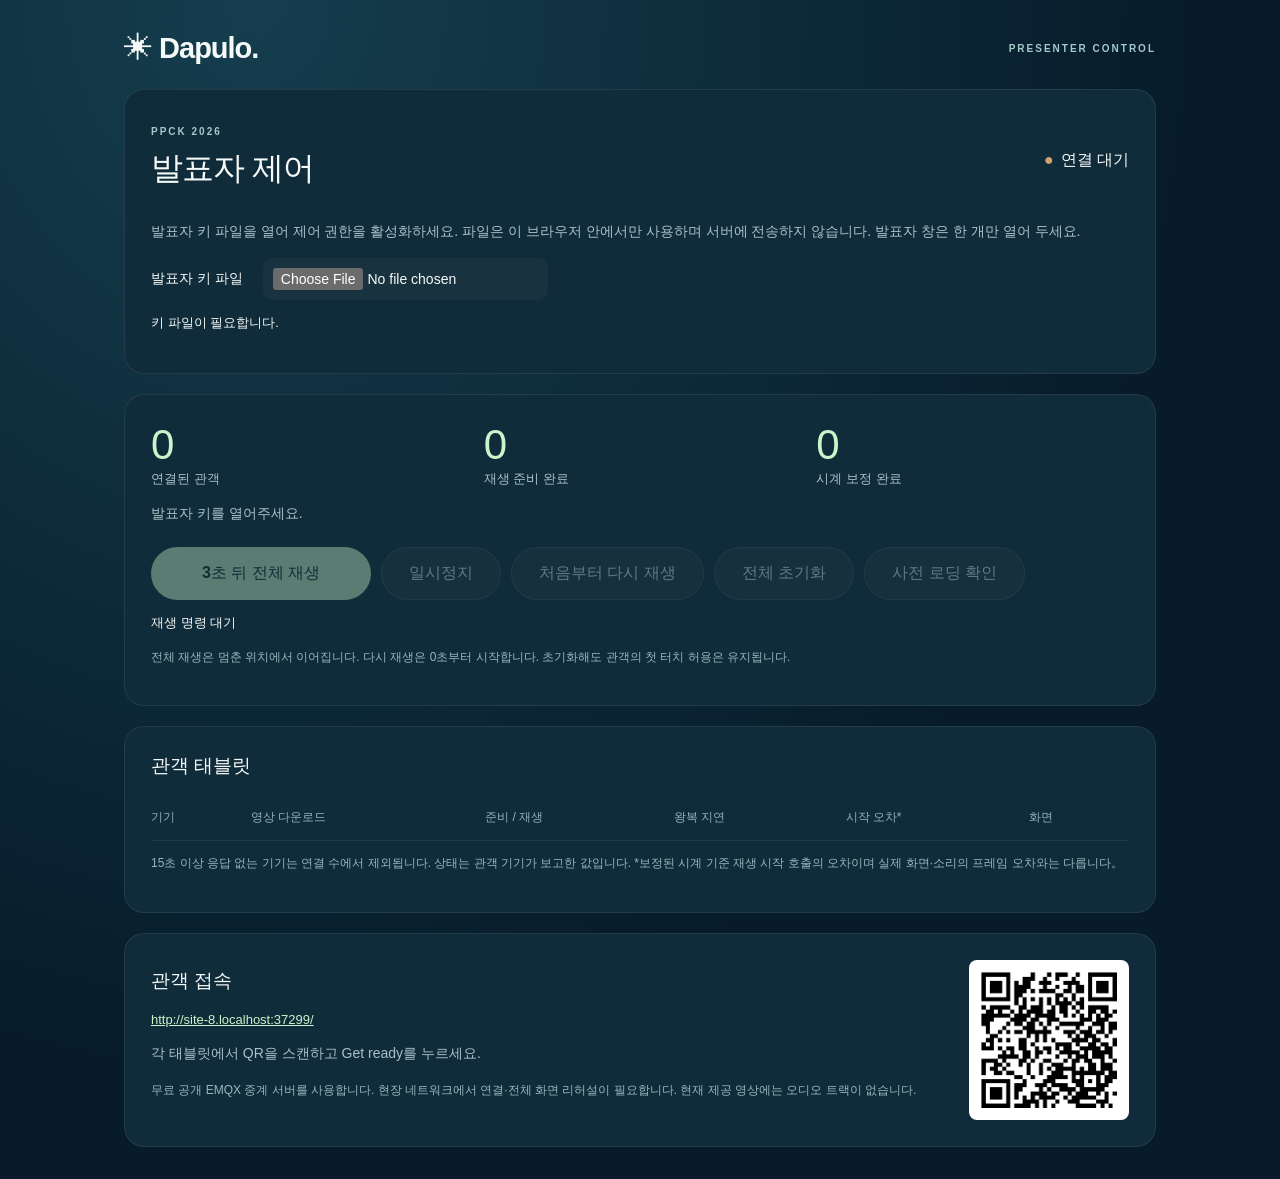
==== admin.html @ 1786f1eb "Complete secure synchronized PPCK tablet demo with full video preload" ====
<!doctype html>
<html lang="ko"><head><meta charset="utf-8"><meta name="viewport" content="width=device-width,initial-scale=1"><meta name="robots" content="noindex,nofollow"><title>Dapulo · 발표자 제어</title><link rel="stylesheet" href="./style.css"></head><body><main class="admin"><header><a class="brand" href="./">✳ Dapulo.</a><span class="eyebrow">PRESENTER CONTROL</span></header>
<section class="panel"><div class="section-head"><div><p class="eyebrow">PPCK 2026</p><h1>발표자 제어</h1></div><span id="conn" class="connection" role="status">연결 대기</span></div><p class="muted">발표자 키 파일을 열어 제어 권한을 활성화하세요. 파일은 이 브라우저 안에서만 사용하며 서버에 전송하지 않습니다. 발표자 창은 한 개만 열어 두세요.</p><label class="file-label">발표자 키 파일 <input type="file" id="key" accept=".json,application/json"></label><p id="key-status" role="status">키 파일이 필요합니다.</p></section>
<section class="panel"><div class="metrics"><div><strong id="connected-count">0</strong><span>연결된 관객</span></div><div><strong id="ready-count">0</strong><span>재생 준비 완료</span></div><div><strong id="synced-count">0</strong><span>시계 보정 완료</span></div></div><p id="readiness" class="muted">키를 열면 관객 상태를 확인합니다.</p><div class="controls"><button id="play" disabled>3초 뒤 전체 재생</button><button id="pause" class="secondary" disabled>일시정지</button><button id="restart" class="secondary" disabled>처음부터 다시 재생</button><button id="reset" class="secondary" disabled>전체 초기화</button><button id="preload" class="secondary" disabled>사전 로딩 확인</button></div><p id="sent" role="status">재생 명령 대기</p><p class="small">전체 재생은 멈춘 위치에서 이어집니다. 다시 재생은 0초부터 시작합니다. 초기화해도 관객의 첫 터치 허용은 유지됩니다.</p></section>
<section class="panel"><h2>관객 태블릿</h2><div class="table-scroll"><table><thead><tr><th>기기</th><th>영상 다운로드</th><th>준비 / 재생</th><th>왕복 지연</th><th>시작 오차*</th><th>화면</th></tr></thead><tbody id="devices"></tbody></table></div><p class="small">15초 이상 응답 없는 기기는 연결 수에서 제외됩니다. 상태는 관객 기기가 보고한 값입니다. *보정된 시계 기준 재생 시작 호출의 오차이며 실제 화면·소리의 프레임 오차와는 다릅니다。</p></section>
<section class="panel share"><div><h2>관객 접속</h2><a id="audience-link" href="./"></a><p class="muted">각 태블릿에서 QR을 스캔하고 Get ready를 누르세요.</p><p class="small">무료 공개 EMQX 중계 서버를 사용합니다. 현장 네트워크에서 연결·전체 화면 리허설이 필요합니다. 현재 제공 영상에는 오디오 트랙이 없습니다.</p></div><img src="./audience-qr.png" width="160" height="160" alt="관객 페이지 QR 코드"></section></main><script src="./vendor/mqtt.min.js"></script><script type="module" src="./presenter.mjs"></script></body></html>
---- style.css ----
:root{color-scheme:dark;font-family:Inter,-apple-system,BlinkMacSystemFont,"Segoe UI",sans-serif;background:#071b2a;color:#f5f9f8;font-synthesis:none}*{box-sizing:border-box}body{margin:0;min-height:100svh;background:radial-gradient(ellipse at 20% 0%,#153e4e 0%,#071b2a 65%)}a{color:inherit}button,input{font:inherit}button{border:0;border-radius:50px;background:#c8f5c9;color:#123333;padding:15px 27px;font-weight:650;cursor:pointer;min-height:48px}button:hover{filter:brightness(1.08)}button:disabled{opacity:.4;cursor:wait}button:focus-visible,a:focus-visible,input:focus-visible{outline:3px solid #fff;outline-offset:5px}[hidden]{display:none!important}.audience{width:min(1320px,100%);margin:auto;padding:28px 40px 18px}header{display:flex;align-items:center;justify-content:space-between;gap:20px;margin-bottom:24px}.brand{font-size:29px;font-weight:750;text-decoration:none;letter-spacing:-1px;display:flex;align-items:center;gap:8px}.brand-dot{margin-left:-8px;color:#c8f5c9}.brand-icon{color:#c8f5c9;font-size:39px}.eyebrow{font-size:10px;letter-spacing:2px;font-weight:600;color:#a3c9cb}.screen{position:relative;aspect-ratio:16/9;background:#02090d;overflow:hidden;border-radius:16px;border:1px solid #ffffff18;box-shadow:0 32px 80px #0003}video{display:block;width:100%;height:100%;object-fit:contain;background:#000}.cover{position:absolute;inset:0;display:grid;place-items:center;text-align:center;padding:20px;background:radial-gradient(ellipse at 50% 110%,#27595e 0%,#102f3c 50%,#0b2232 100%)}.cover:before,.cover:after{content:"";position:absolute;border:1px solid #c8f5c910;width:80%;height:60%;border-radius:50%;bottom:-40%;pointer-events:none;transform:rotate(-8deg)}.cover:after{width:110%;height:85%;bottom:-55%;transform:rotate(8deg)}.cover-inner{position:relative;z-index:1;width:min(500px,100%)}.ocean-mark{font-size:48px;color:#c8f5c9;line-height:1;margin-bottom:15px}h1{font-size:clamp(28px,4.3vw,62px);font-weight:450;letter-spacing:-2px;line-height:1.06;margin:15px 0 20px}#message{font-size:clamp(13px,1.5vw,17px);color:#bdd2d5;line-height:1.5;margin:14px 0}progress{height:4px;width:160px;accent-color:#c8f5c9;border:0}.small{font-size:12px;color:#96b7bf;line-height:1.7}#count{font-size:48px;font-variant-numeric:tabular-nums;color:#c8f5c9;min-height:0}footer{display:flex;flex-wrap:wrap;align-items:center;gap:18px;margin-top:16px;font-size:12px;color:#a3c1c9}footer #status{margin-right:auto}.connection:before{content:"●";color:#d1a36d;margin-right:7px}.connection.online:before{color:#c8f5c9}.text-button{background:transparent;border:1px solid #ffffff25;color:#c3d6dc;padding:7px 15px;min-height:36px;font-size:12px}.audience-note{font-size:11px;color:#7d9fa8;margin-top:14px;line-height:1.5}#device{float:right}.secondary{background:#ffffff10;color:#dcebea;border:1px solid #ffffff20}.screen:fullscreen{border:0;border-radius:0;width:100vw;height:100vh;aspect-ratio:auto}.screen:-webkit-full-screen{width:100vw;height:100vh}.admin{width:min(1080px,100%);margin:auto;padding:32px 24px}.admin h1{font-size:32px;letter-spacing:-1px}.admin h2{font-size:19px;font-weight:550;margin:0 0 16px}.panel{background:#102b39;border:1px solid #ffffff14;border-radius:20px;padding:26px;margin-top:20px}.section-head{display:flex;align-items:center;justify-content:space-between;gap:16px}.muted{color:#a8c2c9;font-size:14px;line-height:1.7}.file-label{display:flex;flex-wrap:wrap;align-items:center;gap:20px;font-size:14px}.file-label input{max-width:100%;padding:10px;background:#ffffff08;border-radius:10px}.metrics{display:grid;grid-template-columns:repeat(3,1fr);gap:20px}.metrics strong{font-size:42px;font-weight:450;display:block;color:#c8f5c9}.metrics span{font-size:13px;color:#a8c2c9}.controls{display:flex;flex-wrap:wrap;gap:10px;margin-top:22px}.controls #play{min-width:220px}.table-scroll{overflow:auto}table{border-collapse:collapse;width:100%;white-space:nowrap;font-size:12px;text-align:left}th,td{padding:14px 14px 14px 0;border-bottom:1px solid #ffffff12}th{color:#90b2bc;font-weight:500}td{color:#d4e6e8}.share{display:flex;justify-content:space-between;align-items:center;gap:24px}.share img{background:white;border-radius:8px}.share a{font-size:13px;overflow-wrap:anywhere;color:#c8f5c9}#sent,#key-status{font-size:13px;line-height:1.6}noscript{display:block;color:#ffc4a6}
@media(max-width:700px){.audience{padding:18px 16px}.brand{font-size:24px}header{margin-bottom:16px}.eyebrow{font-size:8px;letter-spacing:1.4px}.screen{aspect-ratio:auto;height:min(70svh,600px);min-height:330px}h1{font-size:36px}.ocean-mark{font-size:38px}.cover-inner .eyebrow{margin-top:12px}footer{gap:10px}.audience-note{font-size:10px}.admin{padding:20px 14px}.panel{padding:20px}.share{align-items:flex-start}.share img{width:100px;height:100px}.metrics{gap:10px}.metrics strong{font-size:34px}.controls button{flex-grow:1}.admin h1{font-size:27px}}
@media(orientation:landscape) and (max-height:700px){.audience{padding:12px 24px}.audience header{margin-bottom:10px}.screen{height:calc(100svh - 124px);min-height:0;aspect-ratio:16/9}.ocean-mark{display:none}.cover h1{font-size:clamp(28px,4vw,44px);margin:8px 0}.cover .eyebrow{margin:0}#message{margin:8px 0}.cover button{padding:10px 22px;min-height:40px}.cover .small{margin:5px 0}.audience-note{margin:7px 0}footer{margin-top:8px}#count{font-size:32px}}
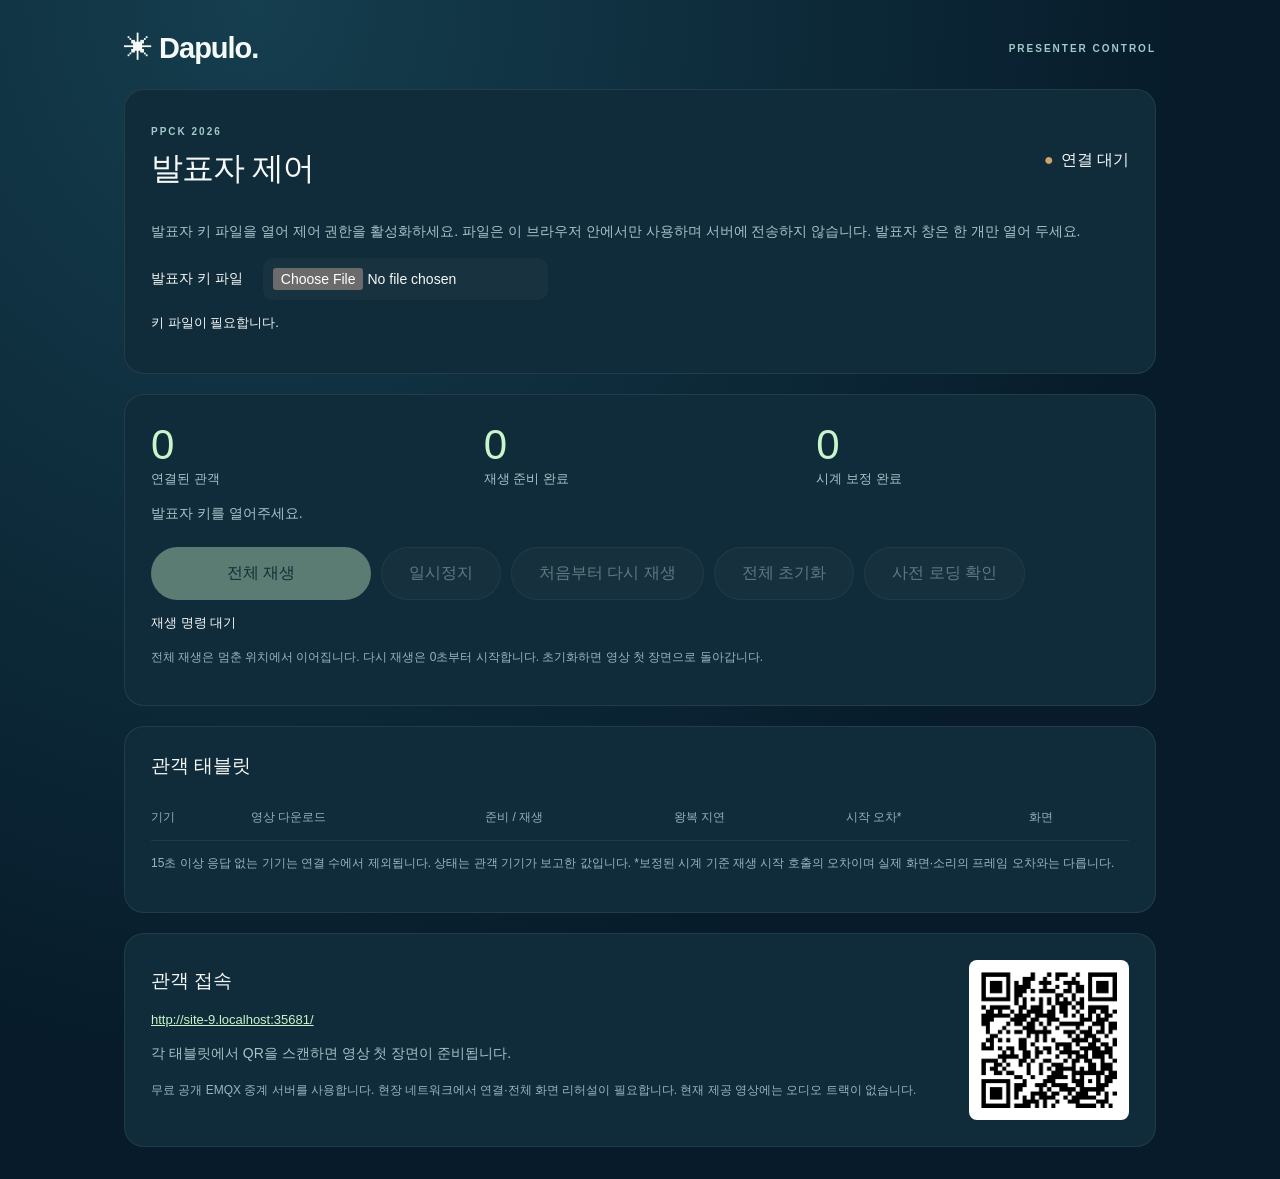
==== commit 1a16d9f6: "Keep video first and last frames visible without countdown screens" ====
--- a/admin.html
+++ b/admin.html
@@ -1,6 +1,6 @@
 <!doctype html>
 <html lang="ko"><head><meta charset="utf-8"><meta name="viewport" content="width=device-width,initial-scale=1"><meta name="robots" content="noindex,nofollow"><title>Dapulo · 발표자 제어</title><link rel="stylesheet" href="./style.css"></head><body><main class="admin"><header><a class="brand" href="./">✳ Dapulo.</a><span class="eyebrow">PRESENTER CONTROL</span></header>
 <section class="panel"><div class="section-head"><div><p class="eyebrow">PPCK 2026</p><h1>발표자 제어</h1></div><span id="conn" class="connection" role="status">연결 대기</span></div><p class="muted">발표자 키 파일을 열어 제어 권한을 활성화하세요. 파일은 이 브라우저 안에서만 사용하며 서버에 전송하지 않습니다. 발표자 창은 한 개만 열어 두세요.</p><label class="file-label">발표자 키 파일 <input type="file" id="key" accept=".json,application/json"></label><p id="key-status" role="status">키 파일이 필요합니다.</p></section>
-<section class="panel"><div class="metrics"><div><strong id="connected-count">0</strong><span>연결된 관객</span></div><div><strong id="ready-count">0</strong><span>재생 준비 완료</span></div><div><strong id="synced-count">0</strong><span>시계 보정 완료</span></div></div><p id="readiness" class="muted">키를 열면 관객 상태를 확인합니다.</p><div class="controls"><button id="play" disabled>3초 뒤 전체 재생</button><button id="pause" class="secondary" disabled>일시정지</button><button id="restart" class="secondary" disabled>처음부터 다시 재생</button><button id="reset" class="secondary" disabled>전체 초기화</button><button id="preload" class="secondary" disabled>사전 로딩 확인</button></div><p id="sent" role="status">재생 명령 대기</p><p class="small">전체 재생은 멈춘 위치에서 이어집니다. 다시 재생은 0초부터 시작합니다. 초기화해도 관객의 첫 터치 허용은 유지됩니다.</p></section>
-<section class="panel"><h2>관객 태블릿</h2><div class="table-scroll"><table><thead><tr><th>기기</th><th>영상 다운로드</th><th>준비 / 재생</th><th>왕복 지연</th><th>시작 오차*</th><th>화면</th></tr></thead><tbody id="devices"></tbody></table></div><p class="small">15초 이상 응답 없는 기기는 연결 수에서 제외됩니다. 상태는 관객 기기가 보고한 값입니다. *보정된 시계 기준 재생 시작 호출의 오차이며 실제 화면·소리의 프레임 오차와는 다릅니다。</p></section>
-<section class="panel share"><div><h2>관객 접속</h2><a id="audience-link" href="./"></a><p class="muted">각 태블릿에서 QR을 스캔하고 Get ready를 누르세요.</p><p class="small">무료 공개 EMQX 중계 서버를 사용합니다. 현장 네트워크에서 연결·전체 화면 리허설이 필요합니다. 현재 제공 영상에는 오디오 트랙이 없습니다.</p></div><img src="./audience-qr.png" width="160" height="160" alt="관객 페이지 QR 코드"></section></main><script src="./vendor/mqtt.min.js"></script><script type="module" src="./presenter.mjs"></script></body></html>
+<section class="panel"><div class="metrics"><div><strong id="connected-count">0</strong><span>연결된 관객</span></div><div><strong id="ready-count">0</strong><span>재생 준비 완료</span></div><div><strong id="synced-count">0</strong><span>시계 보정 완료</span></div></div><p id="readiness" class="muted">키를 열면 관객 상태를 확인합니다.</p><div class="controls"><button id="play" disabled>전체 재생</button><button id="pause" class="secondary" disabled>일시정지</button><button id="restart" class="secondary" disabled>처음부터 다시 재생</button><button id="reset" class="secondary" disabled>전체 초기화</button><button id="preload" class="secondary" disabled>사전 로딩 확인</button></div><p id="sent" role="status">재생 명령 대기</p><p class="small">전체 재생은 멈춘 위치에서 이어집니다. 다시 재생은 0초부터 시작합니다. 초기화하면 영상 첫 장면으로 돌아갑니다.</p></section>
+<section class="panel"><h2>관객 태블릿</h2><div class="table-scroll"><table><thead><tr><th>기기</th><th>영상 다운로드</th><th>준비 / 재생</th><th>왕복 지연</th><th>시작 오차*</th><th>화면</th></tr></thead><tbody id="devices"></tbody></table></div><p class="small">15초 이상 응답 없는 기기는 연결 수에서 제외됩니다. 상태는 관객 기기가 보고한 값입니다. *보정된 시계 기준 재생 시작 호출의 오차이며 실제 화면·소리의 프레임 오차와는 다릅니다.</p></section>
+<section class="panel share"><div><h2>관객 접속</h2><a id="audience-link" href="./"></a><p class="muted">각 태블릿에서 QR을 스캔하면 영상 첫 장면이 준비됩니다.</p><p class="small">무료 공개 EMQX 중계 서버를 사용합니다. 현장 네트워크에서 연결·전체 화면 리허설이 필요합니다. 현재 제공 영상에는 오디오 트랙이 없습니다.</p></div><img src="./audience-qr.png" width="160" height="160" alt="관객 페이지 QR 코드"></section></main><script src="./vendor/mqtt.min.js"></script><script type="module" src="./presenter.mjs"></script></body></html>
--- a/style.css
+++ b/style.css
@@ -1,3 +1,3 @@
-:root{color-scheme:dark;font-family:Inter,-apple-system,BlinkMacSystemFont,"Segoe UI",sans-serif;background:#071b2a;color:#f5f9f8;font-synthesis:none}*{box-sizing:border-box}body{margin:0;min-height:100svh;background:radial-gradient(ellipse at 20% 0%,#153e4e 0%,#071b2a 65%)}a{color:inherit}button,input{font:inherit}button{border:0;border-radius:50px;background:#c8f5c9;color:#123333;padding:15px 27px;font-weight:650;cursor:pointer;min-height:48px}button:hover{filter:brightness(1.08)}button:disabled{opacity:.4;cursor:wait}button:focus-visible,a:focus-visible,input:focus-visible{outline:3px solid #fff;outline-offset:5px}[hidden]{display:none!important}.audience{width:min(1320px,100%);margin:auto;padding:28px 40px 18px}header{display:flex;align-items:center;justify-content:space-between;gap:20px;margin-bottom:24px}.brand{font-size:29px;font-weight:750;text-decoration:none;letter-spacing:-1px;display:flex;align-items:center;gap:8px}.brand-dot{margin-left:-8px;color:#c8f5c9}.brand-icon{color:#c8f5c9;font-size:39px}.eyebrow{font-size:10px;letter-spacing:2px;font-weight:600;color:#a3c9cb}.screen{position:relative;aspect-ratio:16/9;background:#02090d;overflow:hidden;border-radius:16px;border:1px solid #ffffff18;box-shadow:0 32px 80px #0003}video{display:block;width:100%;height:100%;object-fit:contain;background:#000}.cover{position:absolute;inset:0;display:grid;place-items:center;text-align:center;padding:20px;background:radial-gradient(ellipse at 50% 110%,#27595e 0%,#102f3c 50%,#0b2232 100%)}.cover:before,.cover:after{content:"";position:absolute;border:1px solid #c8f5c910;width:80%;height:60%;border-radius:50%;bottom:-40%;pointer-events:none;transform:rotate(-8deg)}.cover:after{width:110%;height:85%;bottom:-55%;transform:rotate(8deg)}.cover-inner{position:relative;z-index:1;width:min(500px,100%)}.ocean-mark{font-size:48px;color:#c8f5c9;line-height:1;margin-bottom:15px}h1{font-size:clamp(28px,4.3vw,62px);font-weight:450;letter-spacing:-2px;line-height:1.06;margin:15px 0 20px}#message{font-size:clamp(13px,1.5vw,17px);color:#bdd2d5;line-height:1.5;margin:14px 0}progress{height:4px;width:160px;accent-color:#c8f5c9;border:0}.small{font-size:12px;color:#96b7bf;line-height:1.7}#count{font-size:48px;font-variant-numeric:tabular-nums;color:#c8f5c9;min-height:0}footer{display:flex;flex-wrap:wrap;align-items:center;gap:18px;margin-top:16px;font-size:12px;color:#a3c1c9}footer #status{margin-right:auto}.connection:before{content:"●";color:#d1a36d;margin-right:7px}.connection.online:before{color:#c8f5c9}.text-button{background:transparent;border:1px solid #ffffff25;color:#c3d6dc;padding:7px 15px;min-height:36px;font-size:12px}.audience-note{font-size:11px;color:#7d9fa8;margin-top:14px;line-height:1.5}#device{float:right}.secondary{background:#ffffff10;color:#dcebea;border:1px solid #ffffff20}.screen:fullscreen{border:0;border-radius:0;width:100vw;height:100vh;aspect-ratio:auto}.screen:-webkit-full-screen{width:100vw;height:100vh}.admin{width:min(1080px,100%);margin:auto;padding:32px 24px}.admin h1{font-size:32px;letter-spacing:-1px}.admin h2{font-size:19px;font-weight:550;margin:0 0 16px}.panel{background:#102b39;border:1px solid #ffffff14;border-radius:20px;padding:26px;margin-top:20px}.section-head{display:flex;align-items:center;justify-content:space-between;gap:16px}.muted{color:#a8c2c9;font-size:14px;line-height:1.7}.file-label{display:flex;flex-wrap:wrap;align-items:center;gap:20px;font-size:14px}.file-label input{max-width:100%;padding:10px;background:#ffffff08;border-radius:10px}.metrics{display:grid;grid-template-columns:repeat(3,1fr);gap:20px}.metrics strong{font-size:42px;font-weight:450;display:block;color:#c8f5c9}.metrics span{font-size:13px;color:#a8c2c9}.controls{display:flex;flex-wrap:wrap;gap:10px;margin-top:22px}.controls #play{min-width:220px}.table-scroll{overflow:auto}table{border-collapse:collapse;width:100%;white-space:nowrap;font-size:12px;text-align:left}th,td{padding:14px 14px 14px 0;border-bottom:1px solid #ffffff12}th{color:#90b2bc;font-weight:500}td{color:#d4e6e8}.share{display:flex;justify-content:space-between;align-items:center;gap:24px}.share img{background:white;border-radius:8px}.share a{font-size:13px;overflow-wrap:anywhere;color:#c8f5c9}#sent,#key-status{font-size:13px;line-height:1.6}noscript{display:block;color:#ffc4a6}
-@media(max-width:700px){.audience{padding:18px 16px}.brand{font-size:24px}header{margin-bottom:16px}.eyebrow{font-size:8px;letter-spacing:1.4px}.screen{aspect-ratio:auto;height:min(70svh,600px);min-height:330px}h1{font-size:36px}.ocean-mark{font-size:38px}.cover-inner .eyebrow{margin-top:12px}footer{gap:10px}.audience-note{font-size:10px}.admin{padding:20px 14px}.panel{padding:20px}.share{align-items:flex-start}.share img{width:100px;height:100px}.metrics{gap:10px}.metrics strong{font-size:34px}.controls button{flex-grow:1}.admin h1{font-size:27px}}
-@media(orientation:landscape) and (max-height:700px){.audience{padding:12px 24px}.audience header{margin-bottom:10px}.screen{height:calc(100svh - 124px);min-height:0;aspect-ratio:16/9}.ocean-mark{display:none}.cover h1{font-size:clamp(28px,4vw,44px);margin:8px 0}.cover .eyebrow{margin:0}#message{margin:8px 0}.cover button{padding:10px 22px;min-height:40px}.cover .small{margin:5px 0}.audience-note{margin:7px 0}footer{margin-top:8px}#count{font-size:32px}}
+:root{color-scheme:dark;font-family:Inter,-apple-system,BlinkMacSystemFont,"Segoe UI",sans-serif;background:#071b2a;color:#f5f9f8;font-synthesis:none}*{box-sizing:border-box}body{margin:0;min-height:100svh;background:radial-gradient(ellipse at 20% 0%,#153e4e 0%,#071b2a 65%)}a{color:inherit}button,input{font:inherit}button{border:0;border-radius:50px;background:#c8f5c9;color:#123333;padding:15px 27px;font-weight:650;cursor:pointer;min-height:48px}button:hover{filter:brightness(1.08)}button:disabled{opacity:.4;cursor:wait}button:focus-visible,a:focus-visible,input:focus-visible{outline:3px solid #fff;outline-offset:5px}[hidden]{display:none!important}.audience{width:min(1320px,100%);margin:auto;padding:28px 40px 18px}header{display:flex;align-items:center;justify-content:space-between;gap:20px;margin-bottom:24px}.brand{font-size:29px;font-weight:750;text-decoration:none;letter-spacing:-1px;display:flex;align-items:center;gap:8px}.brand-dot{margin-left:-8px;color:#c8f5c9}.brand-icon{color:#c8f5c9;font-size:39px}.eyebrow{font-size:10px;letter-spacing:2px;font-weight:600;color:#a3c9cb}.screen{margin-inline:auto;position:relative;aspect-ratio:16/9;background:#02090d;overflow:hidden;border-radius:16px;border:1px solid #ffffff18;box-shadow:0 32px 80px #0003}video{display:block;width:100%;height:100%;object-fit:contain;background:#000}h1{font-size:clamp(28px,4.3vw,62px);font-weight:450;letter-spacing:-2px;line-height:1.06;margin:15px 0 20px}progress{height:4px;width:160px;accent-color:#c8f5c9;border:0}.small{font-size:12px;color:#96b7bf;line-height:1.7}footer{display:flex;flex-wrap:wrap;align-items:center;gap:18px;margin-top:16px;font-size:12px;color:#a3c1c9}footer #status{margin-right:auto}.connection:before{content:"●";color:#d1a36d;margin-right:7px}.connection.online:before{color:#c8f5c9}.text-button{background:transparent;border:1px solid #ffffff25;color:#c3d6dc;padding:7px 15px;min-height:36px;font-size:12px}.audience-note{font-size:11px;color:#7d9fa8;margin-top:14px;line-height:1.5}#device{float:right}.secondary{background:#ffffff10;color:#dcebea;border:1px solid #ffffff20}.screen:fullscreen{border:0;border-radius:0;width:100vw;height:100vh;aspect-ratio:auto}.screen:-webkit-full-screen{width:100vw;height:100vh}.admin{width:min(1080px,100%);margin:auto;padding:32px 24px}.admin h1{font-size:32px;letter-spacing:-1px}.admin h2{font-size:19px;font-weight:550;margin:0 0 16px}.panel{background:#102b39;border:1px solid #ffffff14;border-radius:20px;padding:26px;margin-top:20px}.section-head{display:flex;align-items:center;justify-content:space-between;gap:16px}.muted{color:#a8c2c9;font-size:14px;line-height:1.7}.file-label{display:flex;flex-wrap:wrap;align-items:center;gap:20px;font-size:14px}.file-label input{max-width:100%;padding:10px;background:#ffffff08;border-radius:10px}.metrics{display:grid;grid-template-columns:repeat(3,1fr);gap:20px}.metrics strong{font-size:42px;font-weight:450;display:block;color:#c8f5c9}.metrics span{font-size:13px;color:#a8c2c9}.controls{display:flex;flex-wrap:wrap;gap:10px;margin-top:22px}.controls #play{min-width:220px}.table-scroll{overflow:auto}table{border-collapse:collapse;width:100%;white-space:nowrap;font-size:12px;text-align:left}th,td{padding:14px 14px 14px 0;border-bottom:1px solid #ffffff12}th{color:#90b2bc;font-weight:500}td{color:#d4e6e8}.share{display:flex;justify-content:space-between;align-items:center;gap:24px}.share img{background:white;border-radius:8px}.share a{font-size:13px;overflow-wrap:anywhere;color:#c8f5c9}#sent,#key-status{font-size:13px;line-height:1.6}noscript{display:block;color:#ffc4a6}
+@media(max-width:700px){.audience{padding:18px 16px}.brand{font-size:24px}header{margin-bottom:16px}.eyebrow{font-size:8px;letter-spacing:1.4px}.screen{aspect-ratio:auto;height:min(70svh,600px);min-height:330px}h1{font-size:36px}footer{gap:10px}.audience-note{font-size:10px}.admin{padding:20px 14px}.panel{padding:20px}.share{align-items:flex-start}.share img{width:100px;height:100px}.metrics{gap:10px}.metrics strong{font-size:34px}.controls button{flex-grow:1}.admin h1{font-size:27px}}
+@media(orientation:landscape) and (max-height:700px){.audience{padding:12px 24px}.audience header{margin-bottom:10px}.screen{height:calc(100svh - 124px);min-height:0;aspect-ratio:16/9}.audience-note{margin:7px 0}footer{margin-top:8px}}
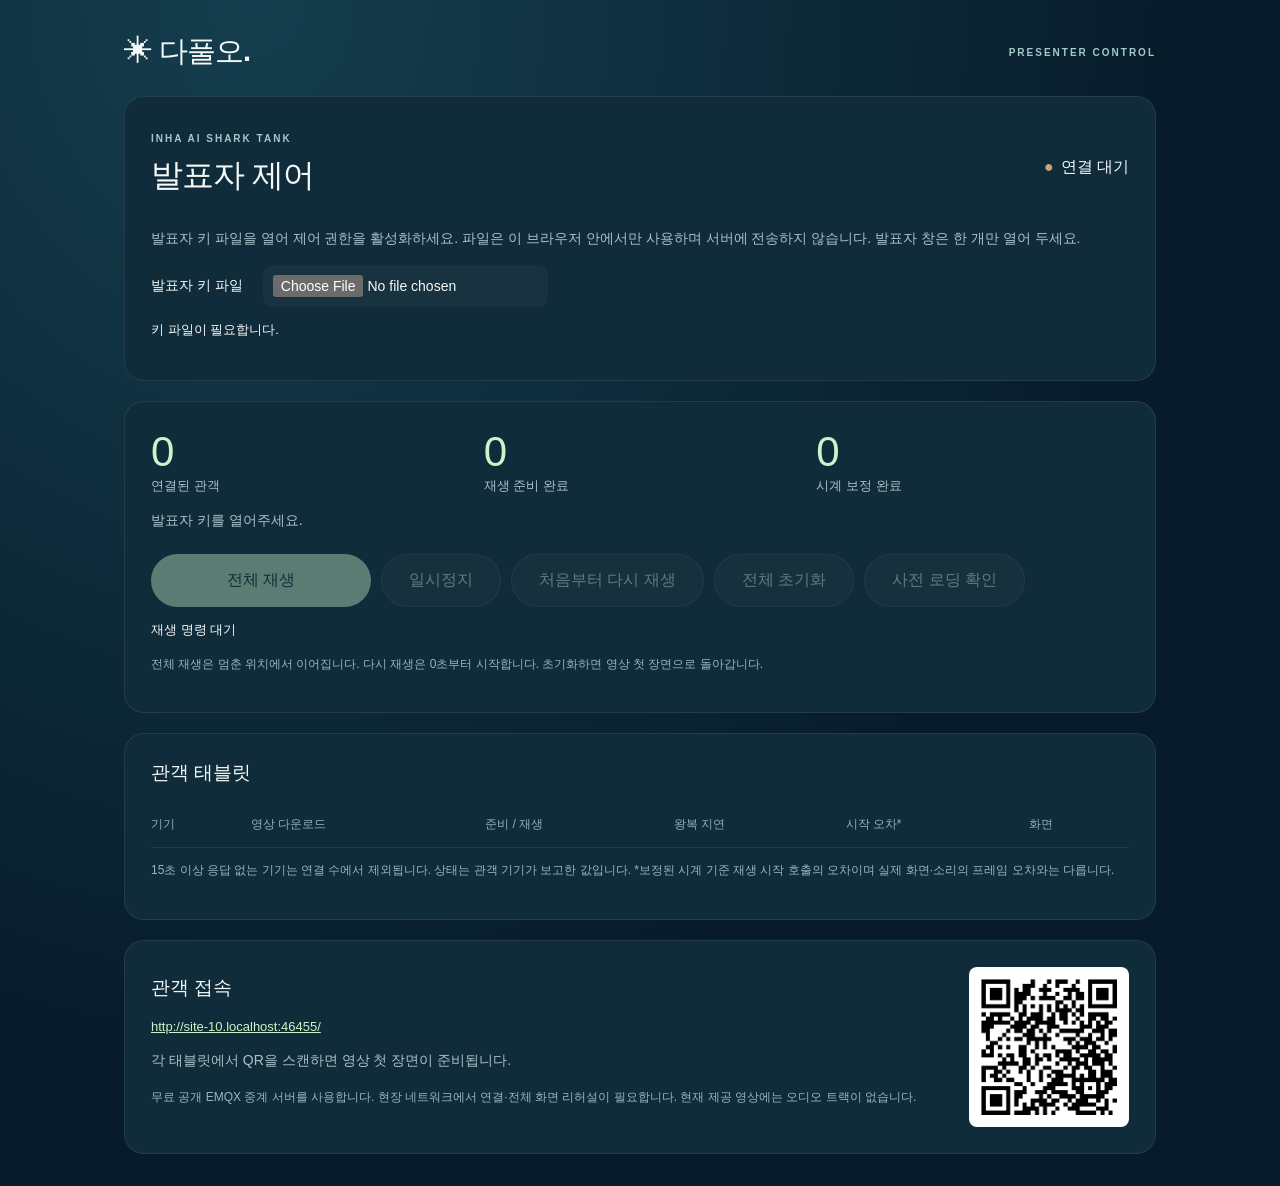
==== commit eb44d41f: "Update presentation labels to INHA AI SHARK TANK and 다풀오" ====
--- a/admin.html
+++ b/admin.html
@@ -1,6 +1,6 @@
 <!doctype html>
-<html lang="ko"><head><meta charset="utf-8"><meta name="viewport" content="width=device-width,initial-scale=1"><meta name="robots" content="noindex,nofollow"><title>Dapulo · 발표자 제어</title><link rel="stylesheet" href="./style.css"></head><body><main class="admin"><header><a class="brand" href="./">✳ Dapulo.</a><span class="eyebrow">PRESENTER CONTROL</span></header>
-<section class="panel"><div class="section-head"><div><p class="eyebrow">PPCK 2026</p><h1>발표자 제어</h1></div><span id="conn" class="connection" role="status">연결 대기</span></div><p class="muted">발표자 키 파일을 열어 제어 권한을 활성화하세요. 파일은 이 브라우저 안에서만 사용하며 서버에 전송하지 않습니다. 발표자 창은 한 개만 열어 두세요.</p><label class="file-label">발표자 키 파일 <input type="file" id="key" accept=".json,application/json"></label><p id="key-status" role="status">키 파일이 필요합니다.</p></section>
+<html lang="ko"><head><meta charset="utf-8"><meta name="viewport" content="width=device-width,initial-scale=1"><meta name="robots" content="noindex,nofollow"><title>다풀오 · 발표자 제어</title><link rel="stylesheet" href="./style.css"></head><body><main class="admin"><header><a class="brand" href="./">✳ 다풀오.</a><span class="eyebrow">PRESENTER CONTROL</span></header>
+<section class="panel"><div class="section-head"><div><p class="eyebrow">INHA AI SHARK TANK</p><h1>발표자 제어</h1></div><span id="conn" class="connection" role="status">연결 대기</span></div><p class="muted">발표자 키 파일을 열어 제어 권한을 활성화하세요. 파일은 이 브라우저 안에서만 사용하며 서버에 전송하지 않습니다. 발표자 창은 한 개만 열어 두세요.</p><label class="file-label">발표자 키 파일 <input type="file" id="key" accept=".json,application/json"></label><p id="key-status" role="status">키 파일이 필요합니다.</p></section>
 <section class="panel"><div class="metrics"><div><strong id="connected-count">0</strong><span>연결된 관객</span></div><div><strong id="ready-count">0</strong><span>재생 준비 완료</span></div><div><strong id="synced-count">0</strong><span>시계 보정 완료</span></div></div><p id="readiness" class="muted">키를 열면 관객 상태를 확인합니다.</p><div class="controls"><button id="play" disabled>전체 재생</button><button id="pause" class="secondary" disabled>일시정지</button><button id="restart" class="secondary" disabled>처음부터 다시 재생</button><button id="reset" class="secondary" disabled>전체 초기화</button><button id="preload" class="secondary" disabled>사전 로딩 확인</button></div><p id="sent" role="status">재생 명령 대기</p><p class="small">전체 재생은 멈춘 위치에서 이어집니다. 다시 재생은 0초부터 시작합니다. 초기화하면 영상 첫 장면으로 돌아갑니다.</p></section>
 <section class="panel"><h2>관객 태블릿</h2><div class="table-scroll"><table><thead><tr><th>기기</th><th>영상 다운로드</th><th>준비 / 재생</th><th>왕복 지연</th><th>시작 오차*</th><th>화면</th></tr></thead><tbody id="devices"></tbody></table></div><p class="small">15초 이상 응답 없는 기기는 연결 수에서 제외됩니다. 상태는 관객 기기가 보고한 값입니다. *보정된 시계 기준 재생 시작 호출의 오차이며 실제 화면·소리의 프레임 오차와는 다릅니다.</p></section>
 <section class="panel share"><div><h2>관객 접속</h2><a id="audience-link" href="./"></a><p class="muted">각 태블릿에서 QR을 스캔하면 영상 첫 장면이 준비됩니다.</p><p class="small">무료 공개 EMQX 중계 서버를 사용합니다. 현장 네트워크에서 연결·전체 화면 리허설이 필요합니다. 현재 제공 영상에는 오디오 트랙이 없습니다.</p></div><img src="./audience-qr.png" width="160" height="160" alt="관객 페이지 QR 코드"></section></main><script src="./vendor/mqtt.min.js"></script><script type="module" src="./presenter.mjs"></script></body></html>
--- a/style.css
+++ b/style.css
@@ -1,3 +1,19 @@
-:root{color-scheme:dark;font-family:Inter,-apple-system,BlinkMacSystemFont,"Segoe UI",sans-serif;background:#071b2a;color:#f5f9f8;font-synthesis:none}*{box-sizing:border-box}body{margin:0;min-height:100svh;background:radial-gradient(ellipse at 20% 0%,#153e4e 0%,#071b2a 65%)}a{color:inherit}button,input{font:inherit}button{border:0;border-radius:50px;background:#c8f5c9;color:#123333;padding:15px 27px;font-weight:650;cursor:pointer;min-height:48px}button:hover{filter:brightness(1.08)}button:disabled{opacity:.4;cursor:wait}button:focus-visible,a:focus-visible,input:focus-visible{outline:3px solid #fff;outline-offset:5px}[hidden]{display:none!important}.audience{width:min(1320px,100%);margin:auto;padding:28px 40px 18px}header{display:flex;align-items:center;justify-content:space-between;gap:20px;margin-bottom:24px}.brand{font-size:29px;font-weight:750;text-decoration:none;letter-spacing:-1px;display:flex;align-items:center;gap:8px}.brand-dot{margin-left:-8px;color:#c8f5c9}.brand-icon{color:#c8f5c9;font-size:39px}.eyebrow{font-size:10px;letter-spacing:2px;font-weight:600;color:#a3c9cb}.screen{margin-inline:auto;position:relative;aspect-ratio:16/9;background:#02090d;overflow:hidden;border-radius:16px;border:1px solid #ffffff18;box-shadow:0 32px 80px #0003}video{display:block;width:100%;height:100%;object-fit:contain;background:#000}h1{font-size:clamp(28px,4.3vw,62px);font-weight:450;letter-spacing:-2px;line-height:1.06;margin:15px 0 20px}progress{height:4px;width:160px;accent-color:#c8f5c9;border:0}.small{font-size:12px;color:#96b7bf;line-height:1.7}footer{display:flex;flex-wrap:wrap;align-items:center;gap:18px;margin-top:16px;font-size:12px;color:#a3c1c9}footer #status{margin-right:auto}.connection:before{content:"●";color:#d1a36d;margin-right:7px}.connection.online:before{color:#c8f5c9}.text-button{background:transparent;border:1px solid #ffffff25;color:#c3d6dc;padding:7px 15px;min-height:36px;font-size:12px}.audience-note{font-size:11px;color:#7d9fa8;margin-top:14px;line-height:1.5}#device{float:right}.secondary{background:#ffffff10;color:#dcebea;border:1px solid #ffffff20}.screen:fullscreen{border:0;border-radius:0;width:100vw;height:100vh;aspect-ratio:auto}.screen:-webkit-full-screen{width:100vw;height:100vh}.admin{width:min(1080px,100%);margin:auto;padding:32px 24px}.admin h1{font-size:32px;letter-spacing:-1px}.admin h2{font-size:19px;font-weight:550;margin:0 0 16px}.panel{background:#102b39;border:1px solid #ffffff14;border-radius:20px;padding:26px;margin-top:20px}.section-head{display:flex;align-items:center;justify-content:space-between;gap:16px}.muted{color:#a8c2c9;font-size:14px;line-height:1.7}.file-label{display:flex;flex-wrap:wrap;align-items:center;gap:20px;font-size:14px}.file-label input{max-width:100%;padding:10px;background:#ffffff08;border-radius:10px}.metrics{display:grid;grid-template-columns:repeat(3,1fr);gap:20px}.metrics strong{font-size:42px;font-weight:450;display:block;color:#c8f5c9}.metrics span{font-size:13px;color:#a8c2c9}.controls{display:flex;flex-wrap:wrap;gap:10px;margin-top:22px}.controls #play{min-width:220px}.table-scroll{overflow:auto}table{border-collapse:collapse;width:100%;white-space:nowrap;font-size:12px;text-align:left}th,td{padding:14px 14px 14px 0;border-bottom:1px solid #ffffff12}th{color:#90b2bc;font-weight:500}td{color:#d4e6e8}.share{display:flex;justify-content:space-between;align-items:center;gap:24px}.share img{background:white;border-radius:8px}.share a{font-size:13px;overflow-wrap:anywhere;color:#c8f5c9}#sent,#key-status{font-size:13px;line-height:1.6}noscript{display:block;color:#ffc4a6}
+:root{color-scheme:dark;font-family:Inter,-apple-system,BlinkMacSystemFont,"Segoe UI",sans-serif;background:#000;color:#f5f9f8;font-synthesis:none}*{box-sizing:border-box}body{margin:0;min-height:100svh;background:radial-gradient(ellipse at 20% 0%,#153e4e 0%,#071b2a 65%)}body.audience-page{background:#000}a{color:inherit}button,input{font:inherit}button{border:0;border-radius:50px;background:#c8f5c9;color:#123333;padding:15px 27px;font-weight:650;cursor:pointer;min-height:48px}button:hover{filter:brightness(1.08)}button:disabled{opacity:.4;cursor:wait}button:focus-visible,a:focus-visible,input:focus-visible{outline:3px solid #fff;outline-offset:5px}[hidden]{display:none!important}.audience{width:min(1320px,100%);margin:auto;padding:28px 40px 18px}header{display:flex;align-items:center;justify-content:space-between;gap:20px;margin-bottom:24px}.brand{font-size:29px;font-weight:750;text-decoration:none;letter-spacing:-1px;display:flex;align-items:center;gap:8px}.brand-dot{margin-left:-8px;color:#c8f5c9}.brand-icon{display:block;width:38px;height:38px;flex:none;object-fit:contain;border-radius:9px}.eyebrow{font-size:10px;letter-spacing:2px;font-weight:600;color:#a3c9cb}.screen{margin-inline:auto;position:relative;aspect-ratio:16/9;background:#000;overflow:hidden;border-radius:16px;border:1px solid #ffffff18;box-shadow:0 32px 80px #0003}video{display:block;width:100%;height:100%;object-fit:contain;background:#000}h1{font-size:clamp(28px,4.3vw,62px);font-weight:450;letter-spacing:-2px;line-height:1.06;margin:15px 0 20px}progress{height:4px;width:160px;accent-color:#c8f5c9;border:0}.small{font-size:12px;color:#96b7bf;line-height:1.7}footer{display:flex;flex-wrap:wrap;align-items:center;gap:18px;margin-top:16px;font-size:12px;color:#a3c1c9}footer #status{margin-right:auto}.connection:before{content:"●";color:#d1a36d;margin-right:7px}.connection.online:before{color:#c8f5c9}.text-button{background:transparent;border:1px solid #ffffff25;color:#c3d6dc;padding:7px 15px;min-height:36px;font-size:12px}.audience-note{font-size:11px;color:#7d9fa8;margin-top:14px;line-height:1.5}#device{float:right}.secondary{background:#ffffff10;color:#dcebea;border:1px solid #ffffff20}.screen:fullscreen{border:0;border-radius:0;width:100vw;height:100vh;aspect-ratio:auto}.screen:-webkit-full-screen{width:100vw;height:100vh}.admin{width:min(1080px,100%);margin:auto;padding:32px 24px}.admin h1{font-size:32px;letter-spacing:-1px}.admin h2{font-size:19px;font-weight:550;margin:0 0 16px}.panel{background:#102b39;border:1px solid #ffffff14;border-radius:20px;padding:26px;margin-top:20px}.section-head{display:flex;align-items:center;justify-content:space-between;gap:16px}.muted{color:#a8c2c9;font-size:14px;line-height:1.7}.file-label{display:flex;flex-wrap:wrap;align-items:center;gap:20px;font-size:14px}.file-label input{max-width:100%;padding:10px;background:#ffffff08;border-radius:10px}.metrics{display:grid;grid-template-columns:repeat(3,1fr);gap:20px}.metrics strong{font-size:42px;font-weight:450;display:block;color:#c8f5c9}.metrics span{font-size:13px;color:#a8c2c9}.controls{display:flex;flex-wrap:wrap;gap:10px;margin-top:22px}.controls #play{min-width:220px}.table-scroll{overflow:auto}table{border-collapse:collapse;width:100%;white-space:nowrap;font-size:12px;text-align:left}th,td{padding:14px 14px 14px 0;border-bottom:1px solid #ffffff12}th{color:#90b2bc;font-weight:500}td{color:#d4e6e8}.share{display:flex;justify-content:space-between;align-items:center;gap:24px}.share img{background:white;border-radius:8px}.share a{font-size:13px;overflow-wrap:anywhere;color:#c8f5c9}#sent,#key-status{font-size:13px;line-height:1.6}noscript{display:block;color:#ffc4a6}
 @media(max-width:700px){.audience{padding:18px 16px}.brand{font-size:24px}header{margin-bottom:16px}.eyebrow{font-size:8px;letter-spacing:1.4px}.screen{aspect-ratio:auto;height:min(70svh,600px);min-height:330px}h1{font-size:36px}footer{gap:10px}.audience-note{font-size:10px}.admin{padding:20px 14px}.panel{padding:20px}.share{align-items:flex-start}.share img{width:100px;height:100px}.metrics{gap:10px}.metrics strong{font-size:34px}.controls button{flex-grow:1}.admin h1{font-size:27px}}
 @media(orientation:landscape) and (max-height:700px){.audience{padding:12px 24px}.audience header{margin-bottom:10px}.screen{height:calc(100svh - 124px);min-height:0;aspect-ratio:16/9}.audience-note{margin:7px 0}footer{margin-top:8px}}
+
+.replay-button{position:absolute;left:50%;top:50%;transform:translate(-50%,-50%);display:flex;align-items:center;gap:10px;background:#000000e6;color:#fff;border:1px solid #ffffff70;box-shadow:0 8px 30px #0005;backdrop-filter:blur(8px);font-size:17px;padding:16px 28px;white-space:nowrap}.replay-button span{font-size:25px;line-height:1}
+
+.presentation{display:grid;grid-template-columns:minmax(0,1fr) 0px;align-items:center;gap:0;min-width:0}
+.video-column{min-width:0}.homepage-panel{min-width:0;overflow:hidden;opacity:0;transition:opacity .3s ease;touch-action:pan-y;color:#b8d1d6}
+.presentation.home-open{grid-template-columns:minmax(0,1fr) clamp(300px,34vw,390px);gap:24px}.home-open .homepage-panel{opacity:1;transform:none}
+.home-open .screen{width:100%;height:auto;min-height:0;aspect-ratio:16/9}.homepage-device{border:1px solid #ffffff30;border-radius:24px;overflow:hidden;background:white;height:min(72svh,680px);box-shadow:0 24px 64px #0005;display:flex;flex-direction:column;color-scheme:light}.homepage-toolbar{height:42px;flex-shrink:0;display:flex;justify-content:space-between;align-items:center;padding:0 15px;background:#f4f7f5;color:#31514e;font-size:11px;border-bottom:1px solid #dfe8e2}.homepage-toolbar a{text-decoration:none;font-weight:600}.homepage-scroll{flex:1;min-height:0;overflow:auto;overscroll-behavior:contain;-webkit-overflow-scrolling:touch;touch-action:pan-y}#homepage{width:100%;height:100%;min-height:0;border:0;display:block;background:#fff;touch-action:pan-y}.homepage-hint{font-size:11px;text-align:center;color:#a3c1c9;margin:10px 0 0}
+.presentation:fullscreen,.presentation:-webkit-full-screen{width:100vw;height:100vh;max-width:none;padding:24px;background:#000}.presentation:fullscreen .video-column,.presentation:-webkit-full-screen .video-column{height:100%;display:flex;align-items:center}.presentation:fullscreen .screen,.presentation:-webkit-full-screen .screen{width:100%;height:100%;aspect-ratio:auto}.presentation:fullscreen .homepage-device,.presentation:-webkit-full-screen .homepage-device{height:calc(100vh - 72px)}
+@media(max-width:700px) and (orientation:portrait){.presentation.home-open{grid-template-columns:minmax(0,1fr);gap:20px}.home-open .homepage-panel{width:min(100%,390px);justify-self:center}.home-open .homepage-device{height:min(76svh,700px)}.presentation:fullscreen.home-open{overflow-y:auto;display:block}.presentation:fullscreen.home-open .video-column{height:auto;margin-bottom:20px}.presentation:fullscreen.home-open .screen{height:auto;aspect-ratio:16/9}}
+@media(orientation:landscape) and (max-height:550px){.presentation.home-open{grid-template-columns:minmax(0,1fr) 300px;gap:16px}.home-open .homepage-device{height:calc(100svh - 142px);min-height:200px}.homepage-toolbar{height:32px}.homepage-hint{margin-top:6px;font-size:10px}.presentation:fullscreen .homepage-device{height:calc(100vh - 68px)}}
+@media(prefers-reduced-motion:reduce){.presentation,.homepage-panel{transition:none}}
+
+.presentation.is-expanded{position:fixed;inset:0;z-index:1000;width:100vw;height:100vh;height:100dvh;max-width:none;padding:52px 20px 20px;background:#000;box-sizing:border-box}.presentation.is-expanded .video-column{height:100%;display:flex;align-items:center}.presentation.is-expanded .screen{width:100%;height:100%;aspect-ratio:auto}.presentation.is-expanded .homepage-device{height:calc(100vh - 100px);height:calc(100dvh - 100px)}.leave-expanded{position:absolute;top:6px;right:12px;min-height:40px;width:40px;height:40px;padding:0;display:grid;place-items:center;background:#ffffff18;color:#fff;border:1px solid #ffffff40;font-size:28px;line-height:1}
+@media(max-width:700px) and (orientation:portrait){.presentation.is-expanded.home-open{overflow-y:auto;display:block}.presentation.is-expanded.home-open .video-column{height:auto;margin-bottom:20px}.presentation.is-expanded.home-open .screen{height:auto;aspect-ratio:16/9}.presentation.is-expanded.home-open .homepage-panel{width:100%}}
+
+.presentation:fullscreen:not(.home-open),.presentation:-webkit-full-screen:not(.home-open){padding:0}.presentation:fullscreen:not(.home-open) .screen,.presentation:-webkit-full-screen:not(.home-open) .screen{border:0;border-radius:0;box-shadow:none}
